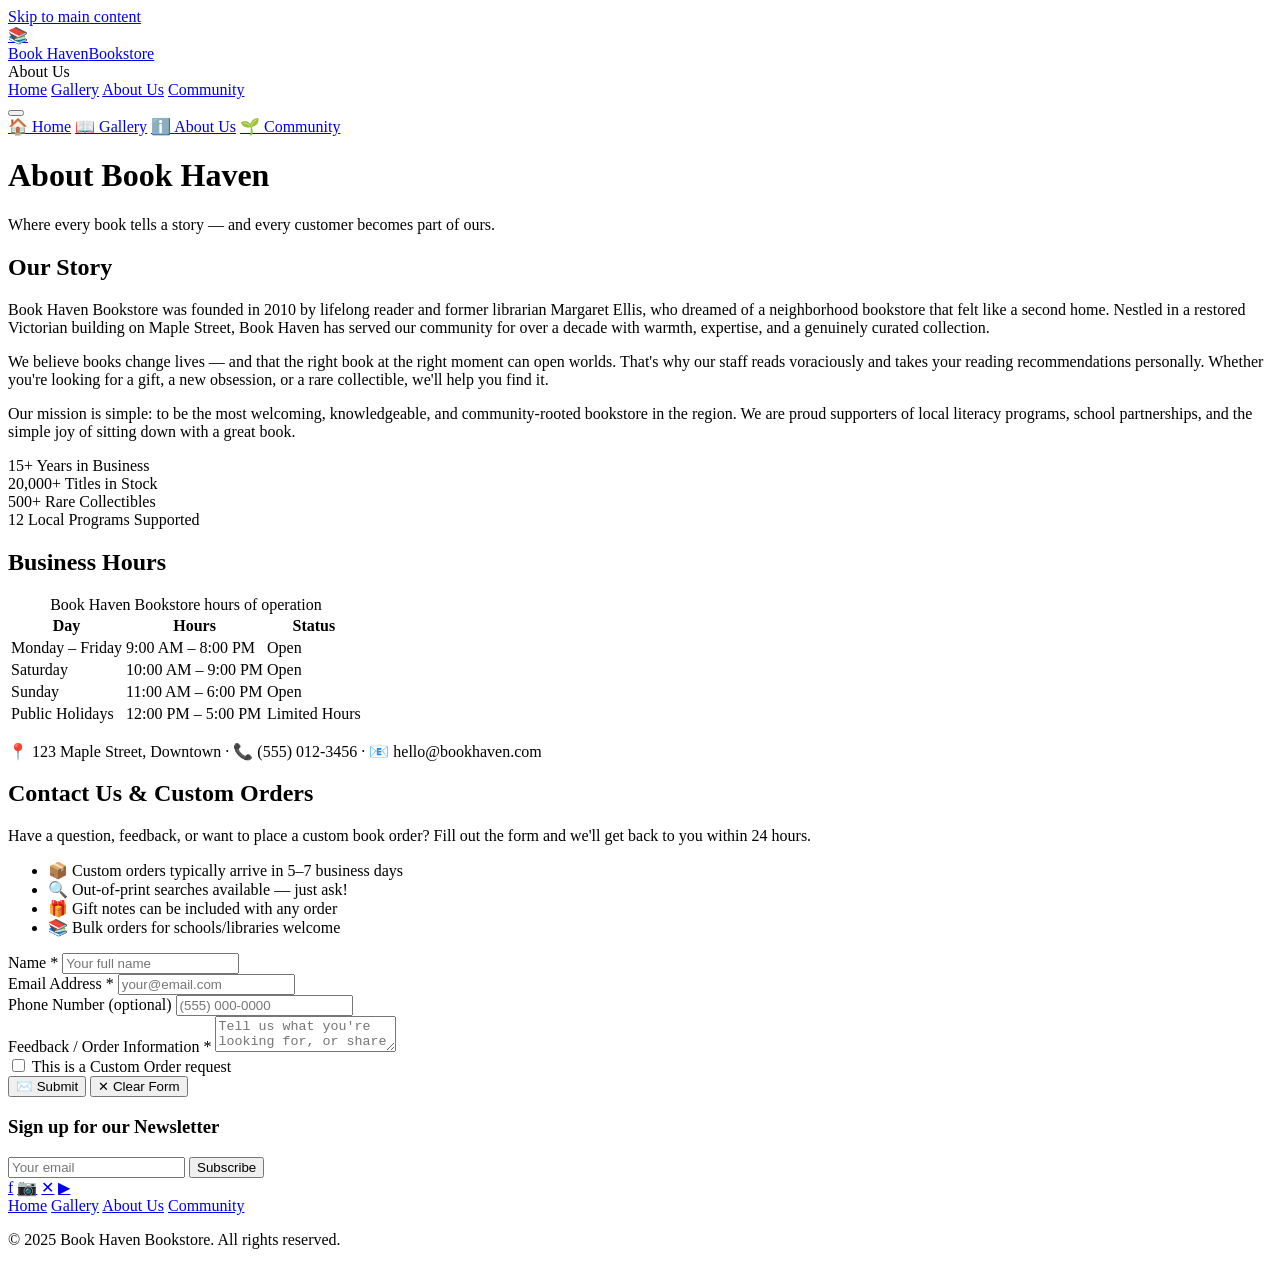
==== about.html @ 745f4587 "Add files via upload" ====
<!DOCTYPE html>
<html lang="en">
<head>
  <meta charset="UTF-8" />
  <meta name="viewport" content="width=device-width, initial-scale=1.0" />
  <meta name="description" content="Learn about Book Haven Bookstore — our story, hours, and how to reach us for orders and feedback." />
  <title>About Us | Book Haven Bookstore</title>
  <link rel="stylesheet" href="css/style.css" />
  <link rel="stylesheet" href="css/about.css" />
</head>
<body>

  <a href="#main-content" class="skip-link">Skip to main content</a>

  <!-- HEADER -->
  <header>
    <div class="header-inner">
      <a href="index.html" class="logo-link" aria-label="Book Haven Bookstore — Home">
        <div class="logo-icon" aria-hidden="true">📚</div>
        <div class="logo-text">Book Haven<span>Bookstore</span></div>
      </a>
      <span class="page-title" aria-hidden="true">About Us</span>
      <nav class="desktop-nav" aria-label="Main navigation">
        <a href="index.html">Home</a>
        <a href="gallery.html">Gallery</a>
        <a href="about.html">About Us</a>
        <a href="community.html">Community</a>
      </nav>
      <button class="hamburger" id="hamburger" aria-label="Toggle navigation menu" aria-expanded="false" aria-controls="mobile-nav">
        <span></span><span></span><span></span>
      </button>
    </div>
    <nav class="mobile-nav" id="mobile-nav" aria-label="Mobile navigation">
      <a href="index.html">🏠 Home</a>
      <a href="gallery.html">📖 Gallery</a>
      <a href="about.html">ℹ️ About Us</a>
      <a href="community.html">🌱 Community</a>
    </nav>
  </header>

  <!-- MAIN -->
  <main id="main-content">

    <!-- ABOUT HERO BANNER -->
    <div class="about-banner">
      <div class="container">
        <h1>About Book Haven</h1>
        <p>Where every book tells a story — and every customer becomes part of ours.</p>
      </div>
    </div>

    <!-- ABOUT CONTENT -->
    <section class="about-section">
      <div class="container about-grid">

        <div class="about-text">
          <h2 class="section-title">Our Story</h2>
          <p>Book Haven Bookstore was founded in 2010 by lifelong reader and former librarian Margaret Ellis, who dreamed of a neighborhood bookstore that felt like a second home. Nestled in a restored Victorian building on Maple Street, Book Haven has served our community for over a decade with warmth, expertise, and a genuinely curated collection.</p>
          <p>We believe books change lives — and that the right book at the right moment can open worlds. That's why our staff reads voraciously and takes your reading recommendations personally. Whether you're looking for a gift, a new obsession, or a rare collectible, we'll help you find it.</p>
          <p>Our mission is simple: to be the most welcoming, knowledgeable, and community-rooted bookstore in the region. We are proud supporters of local literacy programs, school partnerships, and the simple joy of sitting down with a great book.</p>
        </div>

        <div class="about-sidebar">
          <div class="about-stat"><span>15+</span> Years in Business</div>
          <div class="about-stat"><span>20,000+</span> Titles in Stock</div>
          <div class="about-stat"><span>500+</span> Rare Collectibles</div>
          <div class="about-stat"><span>12</span> Local Programs Supported</div>
        </div>

      </div>
    </section>

    <!-- BUSINESS HOURS -->
    <section class="hours-section" aria-labelledby="hours-heading">
      <div class="container">
        <h2 id="hours-heading" class="section-title">Business Hours</h2>
        <div class="hours-table-wrap">
          <table class="hours-table" aria-label="Store business hours">
            <caption class="visually-hidden">Book Haven Bookstore hours of operation</caption>
            <thead>
              <tr>
                <th scope="col">Day</th>
                <th scope="col">Hours</th>
                <th scope="col">Status</th>
              </tr>
            </thead>
            <tbody>
              <tr>
                <td>Monday – Friday</td>
                <td>9:00 AM – 8:00 PM</td>
                <td><span class="status open">Open</span></td>
              </tr>
              <tr>
                <td>Saturday</td>
                <td>10:00 AM – 9:00 PM</td>
                <td><span class="status open">Open</span></td>
              </tr>
              <tr>
                <td>Sunday</td>
                <td>11:00 AM – 6:00 PM</td>
                <td><span class="status open">Open</span></td>
              </tr>
              <tr class="holiday-row">
                <td>Public Holidays</td>
                <td>12:00 PM – 5:00 PM</td>
                <td><span class="status limited">Limited Hours</span></td>
              </tr>
            </tbody>
          </table>
        </div>
        <p class="hours-note">📍 123 Maple Street, Downtown · 📞 (555) 012-3456 · 📧 hello@bookhaven.com</p>
      </div>
    </section>

    <!-- CONTACT / CUSTOM ORDER FORM -->
    <section class="contact-section" aria-labelledby="contact-heading">
      <div class="container">
        <div class="contact-grid">

          <div class="contact-intro">
            <h2 id="contact-heading" class="section-title">Contact Us &amp; Custom Orders</h2>
            <p>Have a question, feedback, or want to place a custom book order? Fill out the form and we'll get back to you within 24 hours.</p>
            <ul class="contact-bullets">
              <li>📦 Custom orders typically arrive in 5–7 business days</li>
              <li>🔍 Out-of-print searches available — just ask!</li>
              <li>🎁 Gift notes can be included with any order</li>
              <li>📚 Bulk orders for schools/libraries welcome</li>
            </ul>
          </div>

          <form id="contact-form" class="contact-form" novalidate aria-labelledby="contact-heading">
            <div class="form-group">
              <label for="name">Name <span class="required" aria-label="required">*</span></label>
              <input type="text" id="name" name="name" placeholder="Your full name" autocomplete="name" />
            </div>
            <div class="form-group">
              <label for="email">Email Address <span class="required" aria-label="required">*</span></label>
              <input type="email" id="email" name="email" placeholder="your@email.com" autocomplete="email" />
            </div>
            <div class="form-group">
              <label for="phone">Phone Number <span class="optional">(optional)</span></label>
              <input type="tel" id="phone" name="phone" placeholder="(555) 000-0000" autocomplete="tel" />
            </div>
            <div class="form-group">
              <label for="feedback">Feedback / Order Information <span class="required" aria-label="required">*</span></label>
              <textarea id="feedback" name="feedback" placeholder="Tell us what you're looking for, or share your feedback…"></textarea>
            </div>
            <div class="form-group checkbox-group">
              <input type="checkbox" id="custom-order" name="custom-order" />
              <label for="custom-order">This is a Custom Order request</label>
            </div>
            <div class="form-actions">
              <button type="submit" class="btn btn-primary">✉️ Submit</button>
              <button type="button" id="clear-form-btn" class="btn btn-gray">✕ Clear Form</button>
            </div>
          </form>

        </div>
      </div>
    </section>

  </main>

  <!-- FOOTER -->
  <footer>
    <div class="footer-inner">
      <div class="footer-subscribe">
        <h3>Sign up for our Newsletter</h3>
        <form class="subscribe-form" aria-label="Newsletter signup">
          <input type="email" placeholder="Your email" required aria-label="Email address" />
          <button type="submit" class="btn-subscribe">Subscribe</button>
        </form>
      </div>
      <div class="footer-right">
        <nav class="social-links" aria-label="Social media links">
          <a href="#" aria-label="Facebook"><span aria-hidden="true">f</span></a>
          <a href="#" aria-label="Instagram"><span aria-hidden="true">📷</span></a>
          <a href="#" aria-label="Twitter/X"><span aria-hidden="true">✕</span></a>
          <a href="#" aria-label="YouTube"><span aria-hidden="true">▶</span></a>
        </nav>
        <nav class="footer-nav" aria-label="Footer navigation">
          <a href="index.html">Home</a>
          <a href="gallery.html">Gallery</a>
          <a href="about.html">About Us</a>
          <a href="community.html">Community</a>
        </nav>
      </div>
    </div>
    <div class="footer-bottom"><p>© 2025 Book Haven Bookstore. All rights reserved.</p></div>
  </footer>

  <script src="js/main.js"></script>
</body>
</html>
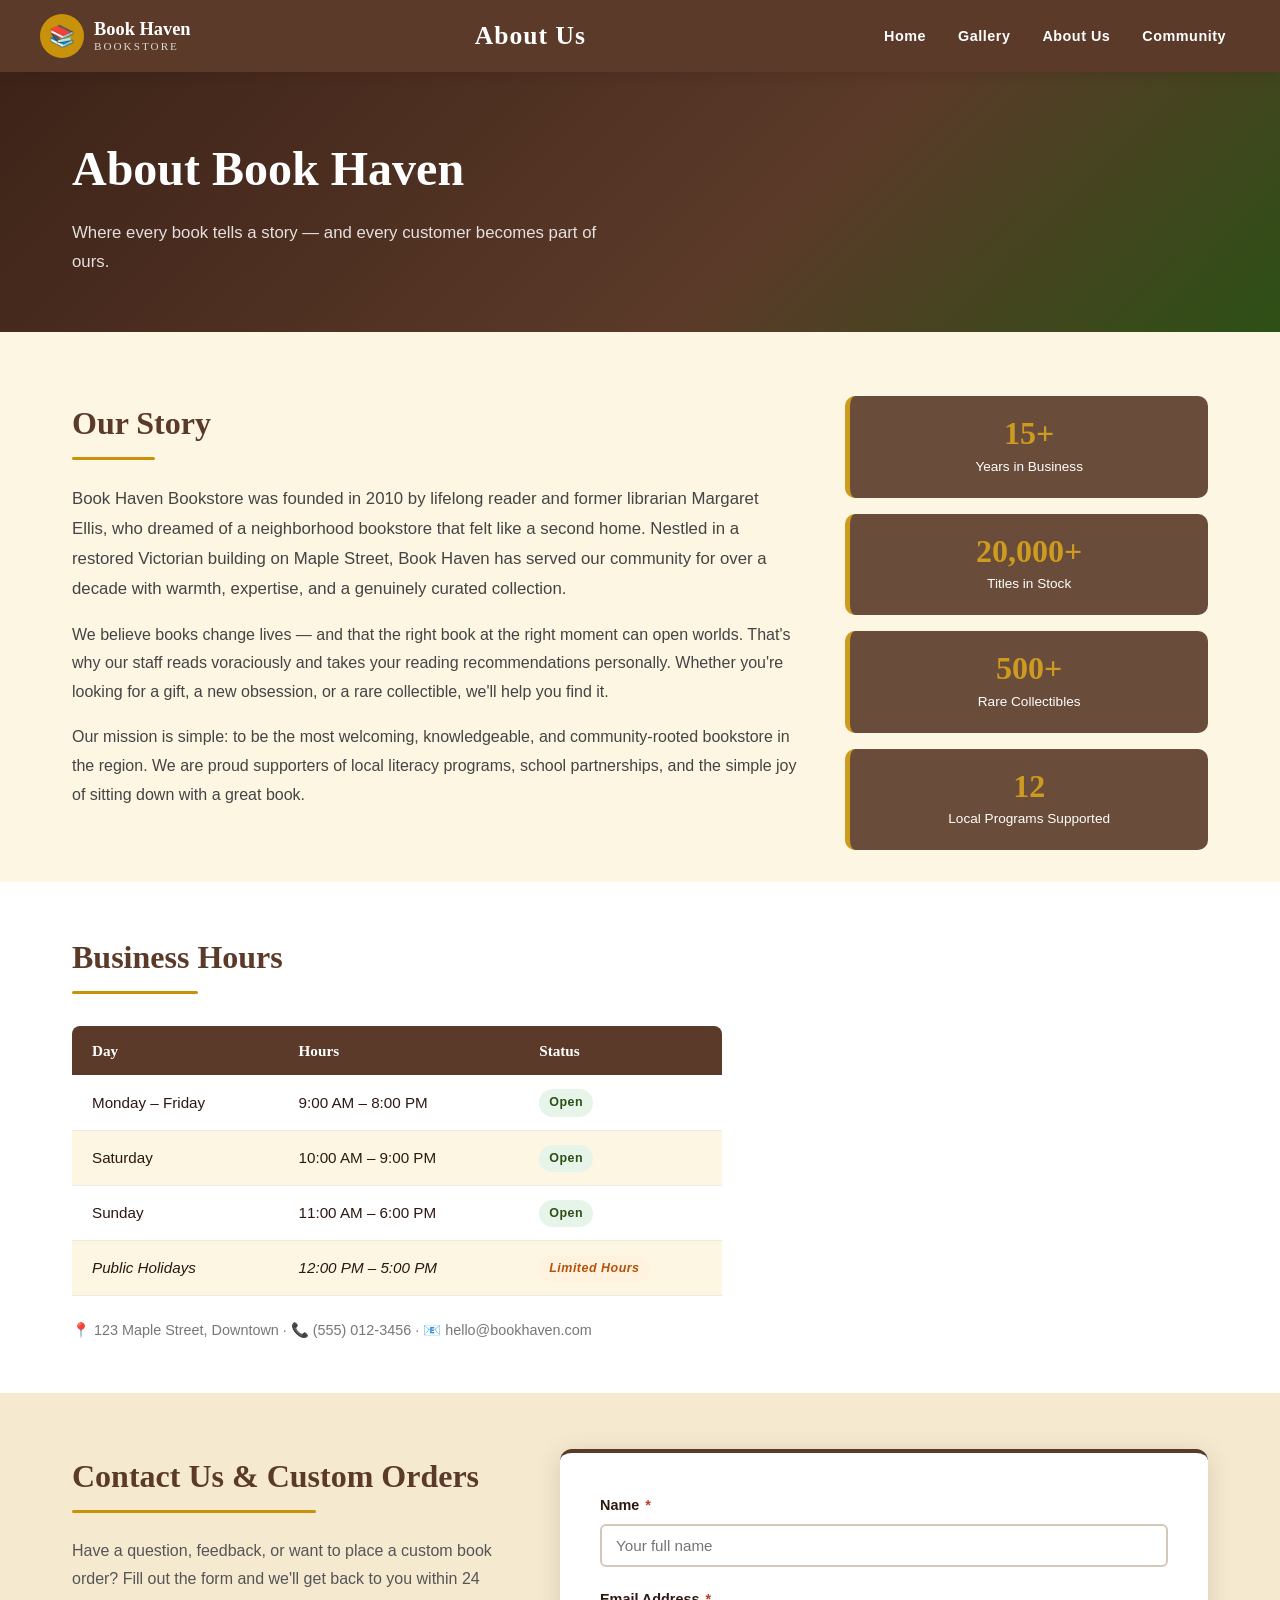
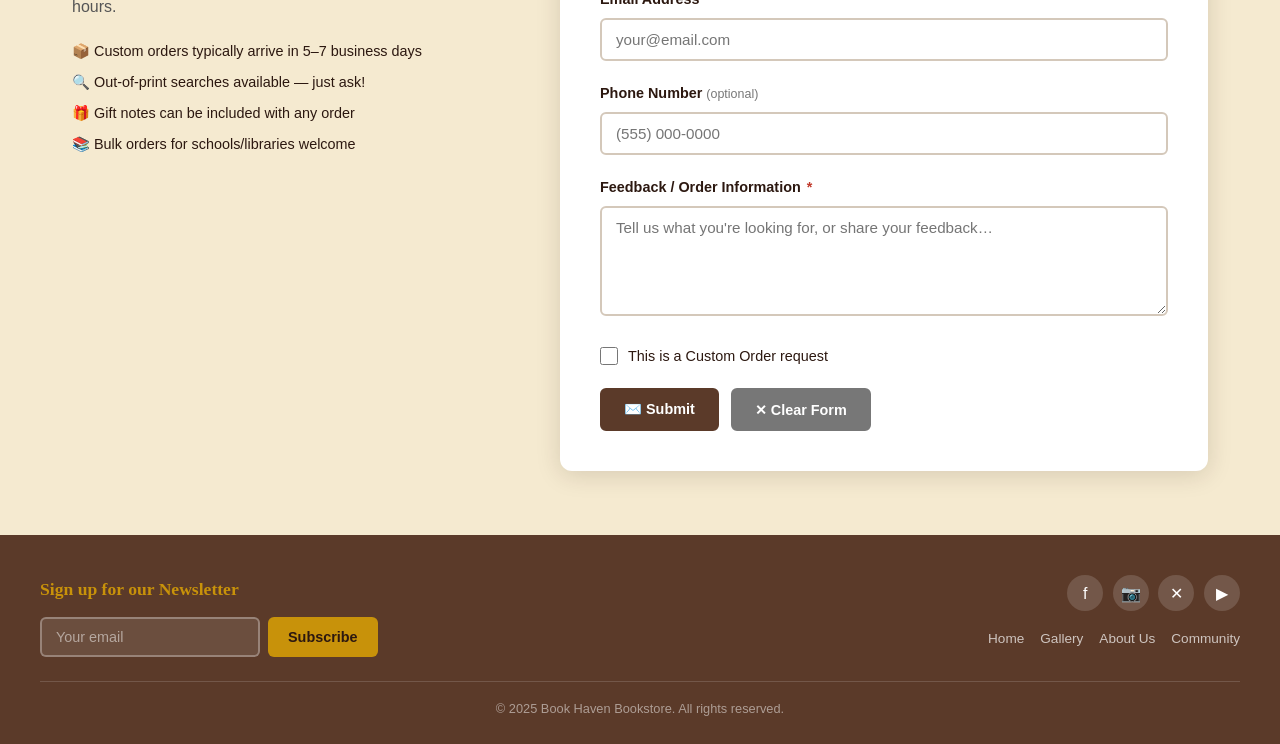
==== commit 854d5a9a: "Update about.html" ====
--- a/about.html
+++ b/about.html
@@ -5,8 +5,8 @@
   <meta name="viewport" content="width=device-width, initial-scale=1.0" />
   <meta name="description" content="Learn about Book Haven Bookstore — our story, hours, and how to reach us for orders and feedback." />
   <title>About Us | Book Haven Bookstore</title>
-  <link rel="stylesheet" href="css/style.css" />
-  <link rel="stylesheet" href="css/about.css" />
+  <link rel="stylesheet" href="style.css" />
+  <link rel="stylesheet" href="about.css" />
 </head>
 <body>
 
--- a/style.css
+++ b/style.css
@@ -0,0 +1,461 @@
+/* ============================================
+   BOOK HAVEN BOOKSTORE — SHARED STYLES
+   ============================================ */
+
+@import url('https://fonts.googleapis.com/css2?family=Playfair+Display:ital,wght@0,400;0,600;0,700;1,400&family=Lato:wght@300;400;700&display=swap');
+
+/* ---- CSS Variables ---- */
+:root {
+  --mahogany:    #5B3A29;
+  --mahogany-dk: #3d2318;
+  --cream:       #FDF6E3;
+  --cream-dk:    #f5ead0;
+  --green:       #2D5016;
+  --green-lt:    #3a6b1e;
+  --gold:        #C8920A;
+  --gold-lt:     #e8ab12;
+  --charcoal:    #2C1810;
+  --white:       #FFFFFF;
+  --gray:        #777777;
+  --gray-lt:     #eeebe4;
+  --shadow:      rgba(44,24,16,0.15);
+  --transition:  0.25s ease;
+  --radius:      6px;
+  --font-heading:'Playfair Display', Georgia, serif;
+  --font-body:   'Lato', 'Helvetica Neue', sans-serif;
+}
+
+/* ---- Reset & Base ---- */
+*, *::before, *::after { box-sizing: border-box; margin: 0; padding: 0; }
+html { scroll-behavior: smooth; font-size: 16px; }
+body {
+  font-family: var(--font-body);
+  background: var(--cream);
+  color: var(--charcoal);
+  line-height: 1.7;
+  min-height: 100vh;
+  display: flex;
+  flex-direction: column;
+}
+img { max-width: 100%; height: auto; display: block; }
+a { text-decoration: none; color: inherit; }
+ul { list-style: none; }
+
+/* ---- Skip link for accessibility ---- */
+.skip-link {
+  position: absolute;
+  top: -999px; left: 6px;
+  background: var(--gold);
+  color: var(--charcoal);
+  padding: 8px 16px;
+  border-radius: 0 0 var(--radius) var(--radius);
+  font-weight: 700;
+  z-index: 9999;
+  transition: top 0.2s;
+}
+.skip-link:focus { top: 0; }
+
+/* ============================================
+   HEADER
+   ============================================ */
+header {
+  background: var(--mahogany);
+  color: var(--white);
+  padding: 0 2rem;
+  position: sticky;
+  top: 0;
+  z-index: 1000;
+  box-shadow: 0 2px 12px var(--shadow);
+}
+.header-inner {
+  max-width: 1200px;
+  margin: 0 auto;
+  display: flex;
+  align-items: center;
+  justify-content: space-between;
+  height: 72px;
+  gap: 1rem;
+}
+/* Logo */
+.logo-link {
+  display: flex;
+  align-items: center;
+  gap: 10px;
+  flex-shrink: 0;
+}
+.logo-icon {
+  width: 44px; height: 44px;
+  background: var(--gold);
+  border-radius: 50%;
+  display: flex; align-items: center; justify-content: center;
+  font-size: 1.3rem;
+  flex-shrink: 0;
+}
+.logo-text {
+  font-family: var(--font-heading);
+  font-size: 1.15rem;
+  font-weight: 700;
+  line-height: 1.2;
+  color: var(--white);
+}
+.logo-text span { display: block; font-size: 0.7rem; font-weight: 300; letter-spacing: 2px; text-transform: uppercase; opacity: 0.8; }
+
+/* Page Title */
+.page-title {
+  font-family: var(--font-heading);
+  font-size: 1.6rem;
+  font-weight: 700;
+  color: var(--white);
+  letter-spacing: 1px;
+  text-align: center;
+  flex: 1;
+}
+
+/* Desktop Nav */
+.desktop-nav { display: flex; gap: 0.25rem; flex-shrink: 0; }
+.desktop-nav a {
+  color: var(--white);
+  padding: 8px 14px;
+  border-radius: var(--radius);
+  font-size: 0.9rem;
+  font-weight: 700;
+  letter-spacing: 0.5px;
+  transition: background var(--transition), color var(--transition);
+  position: relative;
+}
+.desktop-nav a:hover, .desktop-nav a.active {
+  background: var(--gold);
+  color: var(--charcoal);
+}
+
+/* Hamburger */
+.hamburger {
+  display: none;
+  flex-direction: column;
+  gap: 5px;
+  background: none;
+  border: none;
+  cursor: pointer;
+  padding: 8px;
+  border-radius: var(--radius);
+  flex-shrink: 0;
+}
+.hamburger span {
+  display: block;
+  width: 24px; height: 2px;
+  background: var(--white);
+  border-radius: 2px;
+  transition: all 0.3s ease;
+}
+.hamburger.open span:nth-child(1) { transform: translateY(7px) rotate(45deg); }
+.hamburger.open span:nth-child(2) { opacity: 0; }
+.hamburger.open span:nth-child(3) { transform: translateY(-7px) rotate(-45deg); }
+
+/* Mobile Nav Drawer */
+.mobile-nav {
+  display: none;
+  flex-direction: column;
+  background: var(--mahogany-dk);
+  padding: 1rem 2rem;
+  border-top: 1px solid rgba(255,255,255,0.1);
+}
+.mobile-nav a {
+  color: var(--white);
+  padding: 12px 0;
+  font-size: 1rem;
+  font-weight: 700;
+  border-bottom: 1px solid rgba(255,255,255,0.1);
+  transition: color var(--transition);
+  display: flex; align-items: center; gap: 8px;
+}
+.mobile-nav a:last-child { border-bottom: none; }
+.mobile-nav a:hover, .mobile-nav a.active { color: var(--gold); }
+.mobile-nav.open { display: flex; }
+
+/* ============================================
+   MAIN / CONTENT
+   ============================================ */
+main { flex: 1; }
+.container { max-width: 1200px; margin: 0 auto; padding: 0 2rem; }
+section { padding: 3.5rem 0; }
+.section-title {
+  font-family: var(--font-heading);
+  font-size: 2rem;
+  font-weight: 700;
+  color: var(--mahogany);
+  margin-bottom: 1.5rem;
+  position: relative;
+  display: inline-block;
+}
+.section-title::after {
+  content: '';
+  display: block;
+  width: 60%;
+  height: 3px;
+  background: var(--gold);
+  margin-top: 6px;
+  border-radius: 2px;
+}
+
+/* ============================================
+   FOOTER
+   ============================================ */
+footer {
+  background: var(--mahogany);
+  color: var(--white);
+  padding: 2.5rem 2rem 1.5rem;
+  margin-top: auto;
+}
+.footer-inner {
+  max-width: 1200px;
+  margin: 0 auto;
+  display: grid;
+  grid-template-columns: 1fr auto;
+  gap: 2rem;
+  align-items: start;
+}
+.footer-subscribe h3 {
+  font-family: var(--font-heading);
+  font-size: 1.1rem;
+  margin-bottom: 0.75rem;
+  color: var(--gold);
+}
+.subscribe-form {
+  display: flex;
+  gap: 0.5rem;
+  flex-wrap: wrap;
+}
+.subscribe-form input[type="email"] {
+  padding: 10px 14px;
+  border-radius: var(--radius);
+  border: 2px solid rgba(255,255,255,0.3);
+  background: rgba(255,255,255,0.1);
+  color: var(--white);
+  font-family: var(--font-body);
+  font-size: 0.9rem;
+  min-width: 220px;
+  transition: border-color var(--transition);
+}
+.subscribe-form input::placeholder { color: rgba(255,255,255,0.5); }
+.subscribe-form input:focus { outline: 3px solid var(--gold); outline-offset: 2px; border-color: var(--gold); }
+.btn-subscribe {
+  padding: 10px 20px;
+  background: var(--gold);
+  color: var(--charcoal);
+  border: none;
+  border-radius: var(--radius);
+  font-family: var(--font-body);
+  font-weight: 700;
+  font-size: 0.9rem;
+  cursor: pointer;
+  transition: background var(--transition), transform var(--transition);
+}
+.btn-subscribe:hover { background: var(--gold-lt); transform: translateY(-1px); }
+.btn-subscribe:focus { outline: 3px solid var(--white); outline-offset: 2px; }
+
+.footer-right { display: flex; flex-direction: column; align-items: flex-end; gap: 1rem; }
+.social-links { display: flex; gap: 0.6rem; }
+.social-links a {
+  width: 36px; height: 36px;
+  background: rgba(255,255,255,0.15);
+  border-radius: 50%;
+  display: flex; align-items: center; justify-content: center;
+  font-size: 1rem;
+  transition: background var(--transition), transform var(--transition);
+  color: var(--white);
+}
+.social-links a:hover { background: var(--gold); color: var(--charcoal); transform: translateY(-2px); }
+.social-links a:focus { outline: 3px solid var(--gold); outline-offset: 2px; }
+
+.footer-nav { display: flex; gap: 1rem; flex-wrap: wrap; justify-content: flex-end; }
+.footer-nav a {
+  color: rgba(255,255,255,0.7);
+  font-size: 0.85rem;
+  transition: color var(--transition);
+}
+.footer-nav a:hover, .footer-nav a.active { color: var(--gold); }
+.footer-nav a:focus { outline: 2px solid var(--gold); outline-offset: 2px; }
+.footer-bottom {
+  max-width: 1200px;
+  margin: 1.5rem auto 0;
+  padding-top: 1rem;
+  border-top: 1px solid rgba(255,255,255,0.15);
+  text-align: center;
+  font-size: 0.8rem;
+  color: rgba(255,255,255,0.5);
+}
+
+/* ============================================
+   BUTTONS (shared)
+   ============================================ */
+.btn {
+  display: inline-flex;
+  align-items: center;
+  gap: 6px;
+  padding: 11px 22px;
+  border-radius: var(--radius);
+  font-family: var(--font-body);
+  font-weight: 700;
+  font-size: 0.9rem;
+  cursor: pointer;
+  border: 2px solid transparent;
+  transition: all var(--transition);
+  text-align: center;
+}
+.btn:focus { outline: 3px solid var(--gold); outline-offset: 2px; }
+.btn-primary { background: var(--mahogany); color: var(--white); border-color: var(--mahogany); }
+.btn-primary:hover { background: var(--mahogany-dk); border-color: var(--mahogany-dk); transform: translateY(-1px); box-shadow: 0 4px 12px var(--shadow); }
+.btn-green { background: var(--green); color: var(--white); border-color: var(--green); }
+.btn-green:hover { background: var(--green-lt); border-color: var(--green-lt); transform: translateY(-1px); }
+.btn-gold { background: var(--gold); color: var(--charcoal); border-color: var(--gold); }
+.btn-gold:hover { background: var(--gold-lt); border-color: var(--gold-lt); transform: translateY(-1px); }
+.btn-outline { background: transparent; color: var(--mahogany); border-color: var(--mahogany); }
+.btn-outline:hover { background: var(--mahogany); color: var(--white); }
+.btn-gray { background: var(--gray); color: var(--white); border-color: var(--gray); }
+.btn-gray:hover { background: #555; border-color: #555; }
+.btn-sm { padding: 7px 14px; font-size: 0.82rem; }
+
+/* ============================================
+   MODAL
+   ============================================ */
+.modal-overlay {
+  display: none;
+  position: fixed; inset: 0;
+  background: rgba(44,24,16,0.6);
+  z-index: 2000;
+  align-items: center;
+  justify-content: center;
+  padding: 1rem;
+  backdrop-filter: blur(3px);
+}
+.modal-overlay.open { display: flex; }
+.modal {
+  background: var(--white);
+  border-radius: 10px;
+  padding: 2rem;
+  max-width: 520px;
+  width: 100%;
+  max-height: 85vh;
+  overflow-y: auto;
+  position: relative;
+  box-shadow: 0 20px 60px rgba(44,24,16,0.3);
+  animation: modal-in 0.25s ease;
+}
+@keyframes modal-in {
+  from { opacity: 0; transform: scale(0.94) translateY(20px); }
+  to   { opacity: 1; transform: scale(1) translateY(0); }
+}
+.modal-close {
+  position: absolute; top: 1rem; right: 1rem;
+  background: none; border: none; cursor: pointer;
+  font-size: 1.4rem; color: var(--gray);
+  width: 32px; height: 32px;
+  display: flex; align-items: center; justify-content: center;
+  border-radius: 50%;
+  transition: background var(--transition), color var(--transition);
+}
+.modal-close:hover { background: var(--gray-lt); color: var(--charcoal); }
+.modal-close:focus { outline: 3px solid var(--gold); outline-offset: 2px; }
+.modal h2 {
+  font-family: var(--font-heading);
+  font-size: 1.5rem;
+  color: var(--mahogany);
+  margin-bottom: 1.25rem;
+  padding-right: 2rem;
+}
+.cart-items-list { min-height: 60px; margin-bottom: 1.25rem; }
+.cart-items-list li {
+  display: flex;
+  align-items: center;
+  gap: 8px;
+  padding: 10px 0;
+  border-bottom: 1px solid var(--gray-lt);
+  font-size: 0.95rem;
+}
+.cart-items-list li::before { content: '📖'; font-size: 1rem; }
+.cart-empty-msg {
+  text-align: center;
+  color: var(--gray);
+  padding: 1.5rem 0;
+  font-style: italic;
+}
+.modal-actions { display: flex; gap: 0.75rem; flex-wrap: wrap; }
+
+/* ============================================
+   FORMS (shared)
+   ============================================ */
+.form-group { margin-bottom: 1.25rem; }
+.form-group label {
+  display: block;
+  font-weight: 700;
+  margin-bottom: 0.4rem;
+  font-size: 0.9rem;
+  color: var(--charcoal);
+}
+.form-group label .required { color: #c0392b; margin-left: 2px; }
+.form-group input[type="text"],
+.form-group input[type="email"],
+.form-group input[type="tel"],
+.form-group textarea {
+  width: 100%;
+  padding: 11px 14px;
+  border: 2px solid #d4c8ba;
+  border-radius: var(--radius);
+  font-family: var(--font-body);
+  font-size: 0.95rem;
+  color: var(--charcoal);
+  background: var(--white);
+  transition: border-color var(--transition);
+}
+.form-group input:focus,
+.form-group textarea:focus {
+  outline: 3px solid var(--gold);
+  outline-offset: 0;
+  border-color: var(--mahogany);
+}
+.form-group textarea { min-height: 110px; resize: vertical; }
+.form-group.checkbox-group {
+  display: flex;
+  align-items: center;
+  gap: 10px;
+}
+.form-group.checkbox-group input[type="checkbox"] {
+  width: 18px; height: 18px;
+  cursor: pointer;
+  accent-color: var(--mahogany);
+}
+.form-group.checkbox-group label {
+  margin-bottom: 0;
+  cursor: pointer;
+  font-weight: 400;
+}
+.form-actions { display: flex; gap: 0.75rem; flex-wrap: wrap; margin-top: 0.5rem; }
+
+/* ============================================
+   RESPONSIVE BREAKPOINTS
+   ============================================ */
+@media (max-width: 900px) {
+  .page-title { font-size: 1.3rem; }
+  .logo-text { font-size: 1rem; }
+}
+
+@media (max-width: 768px) {
+  .desktop-nav { display: none; }
+  .hamburger { display: flex; }
+  .page-title { display: none; }
+  .footer-inner { grid-template-columns: 1fr; }
+  .footer-right { align-items: flex-start; }
+  .footer-nav { justify-content: flex-start; }
+  section { padding: 2.5rem 0; }
+  .section-title { font-size: 1.6rem; }
+}
+
+@media (max-width: 480px) {
+  .container { padding: 0 1rem; }
+  header { padding: 0 1rem; }
+  footer { padding: 2rem 1rem 1.25rem; }
+  .header-inner { height: 60px; }
+  .subscribe-form input[type="email"] { min-width: 0; width: 100%; }
+  .subscribe-form { flex-direction: column; }
+  .btn-subscribe { width: 100%; justify-content: center; }
+}
--- a/about.css
+++ b/about.css
@@ -0,0 +1,151 @@
+/* ============================================
+   ABOUT PAGE STYLES
+   ============================================ */
+
+.visually-hidden {
+  position: absolute; width: 1px; height: 1px;
+  padding: 0; margin: -1px; overflow: hidden;
+  clip: rect(0,0,0,0); white-space: nowrap; border: 0;
+}
+
+/* ---- Banner ---- */
+.about-banner {
+  background: linear-gradient(135deg, var(--mahogany-dk) 0%, var(--mahogany) 60%, var(--green) 100%);
+  padding: 3.5rem 2rem;
+  color: var(--white);
+}
+.about-banner h1 {
+  font-family: var(--font-heading);
+  font-size: clamp(2rem, 4vw, 3rem);
+  margin-bottom: 0.6rem;
+}
+.about-banner p {
+  font-size: 1.05rem;
+  opacity: 0.85;
+  max-width: 540px;
+}
+
+/* ---- About Section ---- */
+.about-section { padding: 4rem 0 2rem; background: var(--cream); }
+.about-grid {
+  display: grid;
+  grid-template-columns: 2fr 1fr;
+  gap: 3rem;
+  align-items: start;
+}
+.about-text p {
+  margin-bottom: 1rem;
+  line-height: 1.8;
+  color: #444;
+}
+.about-text p:first-of-type { font-size: 1.05rem; }
+
+.about-sidebar { display: flex; flex-direction: column; gap: 1rem; }
+.about-stat {
+  background: var(--mahogany);
+  color: var(--white);
+  padding: 1.25rem 1.5rem;
+  border-radius: 10px;
+  text-align: center;
+  border-left: 5px solid var(--gold);
+}
+.about-stat span {
+  display: block;
+  font-family: var(--font-heading);
+  font-size: 2rem;
+  font-weight: 700;
+  color: var(--gold);
+  line-height: 1.1;
+  margin-bottom: 0.2rem;
+}
+.about-stat { font-size: 0.85rem; opacity: 0.9; }
+
+/* ---- Hours ---- */
+.hours-section { background: var(--white); padding: 3rem 0; }
+.hours-table-wrap { overflow-x: auto; margin-top: 0.5rem; }
+.hours-table {
+  width: 100%;
+  max-width: 650px;
+  border-collapse: collapse;
+  font-size: 0.95rem;
+}
+.hours-table thead th {
+  background: var(--mahogany);
+  color: var(--white);
+  padding: 12px 20px;
+  text-align: left;
+  font-family: var(--font-heading);
+  font-weight: 600;
+}
+.hours-table thead th:first-child { border-radius: 8px 0 0 0; }
+.hours-table thead th:last-child  { border-radius: 0 8px 0 0; }
+.hours-table tbody tr { border-bottom: 1px solid var(--gray-lt); }
+.hours-table tbody tr:nth-child(even) { background: var(--cream); }
+.hours-table tbody td { padding: 13px 20px; color: var(--charcoal); }
+.holiday-row td { color: var(--gray); font-style: italic; }
+.status {
+  display: inline-block;
+  padding: 3px 10px;
+  border-radius: 20px;
+  font-size: 0.78rem;
+  font-weight: 700;
+  letter-spacing: 0.5px;
+}
+.status.open { background: #e6f4ea; color: var(--green); }
+.status.limited { background: #fff3e0; color: #b45309; }
+.hours-note {
+  margin-top: 1.25rem;
+  font-size: 0.9rem;
+  color: var(--gray);
+  line-height: 2;
+}
+
+/* ---- Contact Section ---- */
+.contact-section { background: var(--cream-dk); padding: 3.5rem 0 4rem; }
+.contact-grid {
+  display: grid;
+  grid-template-columns: 1fr 1.5fr;
+  gap: 3.5rem;
+  align-items: start;
+}
+.contact-intro p {
+  color: #555;
+  line-height: 1.75;
+  margin-bottom: 1.25rem;
+}
+.contact-bullets {
+  display: flex;
+  flex-direction: column;
+  gap: 0.6rem;
+  list-style: none;
+}
+.contact-bullets li {
+  font-size: 0.9rem;
+  color: var(--charcoal);
+  line-height: 1.5;
+}
+
+.contact-form {
+  background: var(--white);
+  padding: 2.5rem;
+  border-radius: 12px;
+  box-shadow: 0 4px 24px var(--shadow);
+  border-top: 4px solid var(--mahogany);
+}
+.optional {
+  font-size: 0.78rem;
+  color: var(--gray);
+  font-weight: 400;
+}
+
+/* ---- Responsive ---- */
+@media (max-width: 900px) {
+  .about-grid { grid-template-columns: 1fr; }
+  .about-sidebar { flex-direction: row; flex-wrap: wrap; }
+  .about-stat { flex: 1; min-width: 140px; }
+  .contact-grid { grid-template-columns: 1fr; gap: 2rem; }
+}
+@media (max-width: 480px) {
+  .about-sidebar { flex-direction: column; }
+  .contact-form { padding: 1.5rem; }
+}
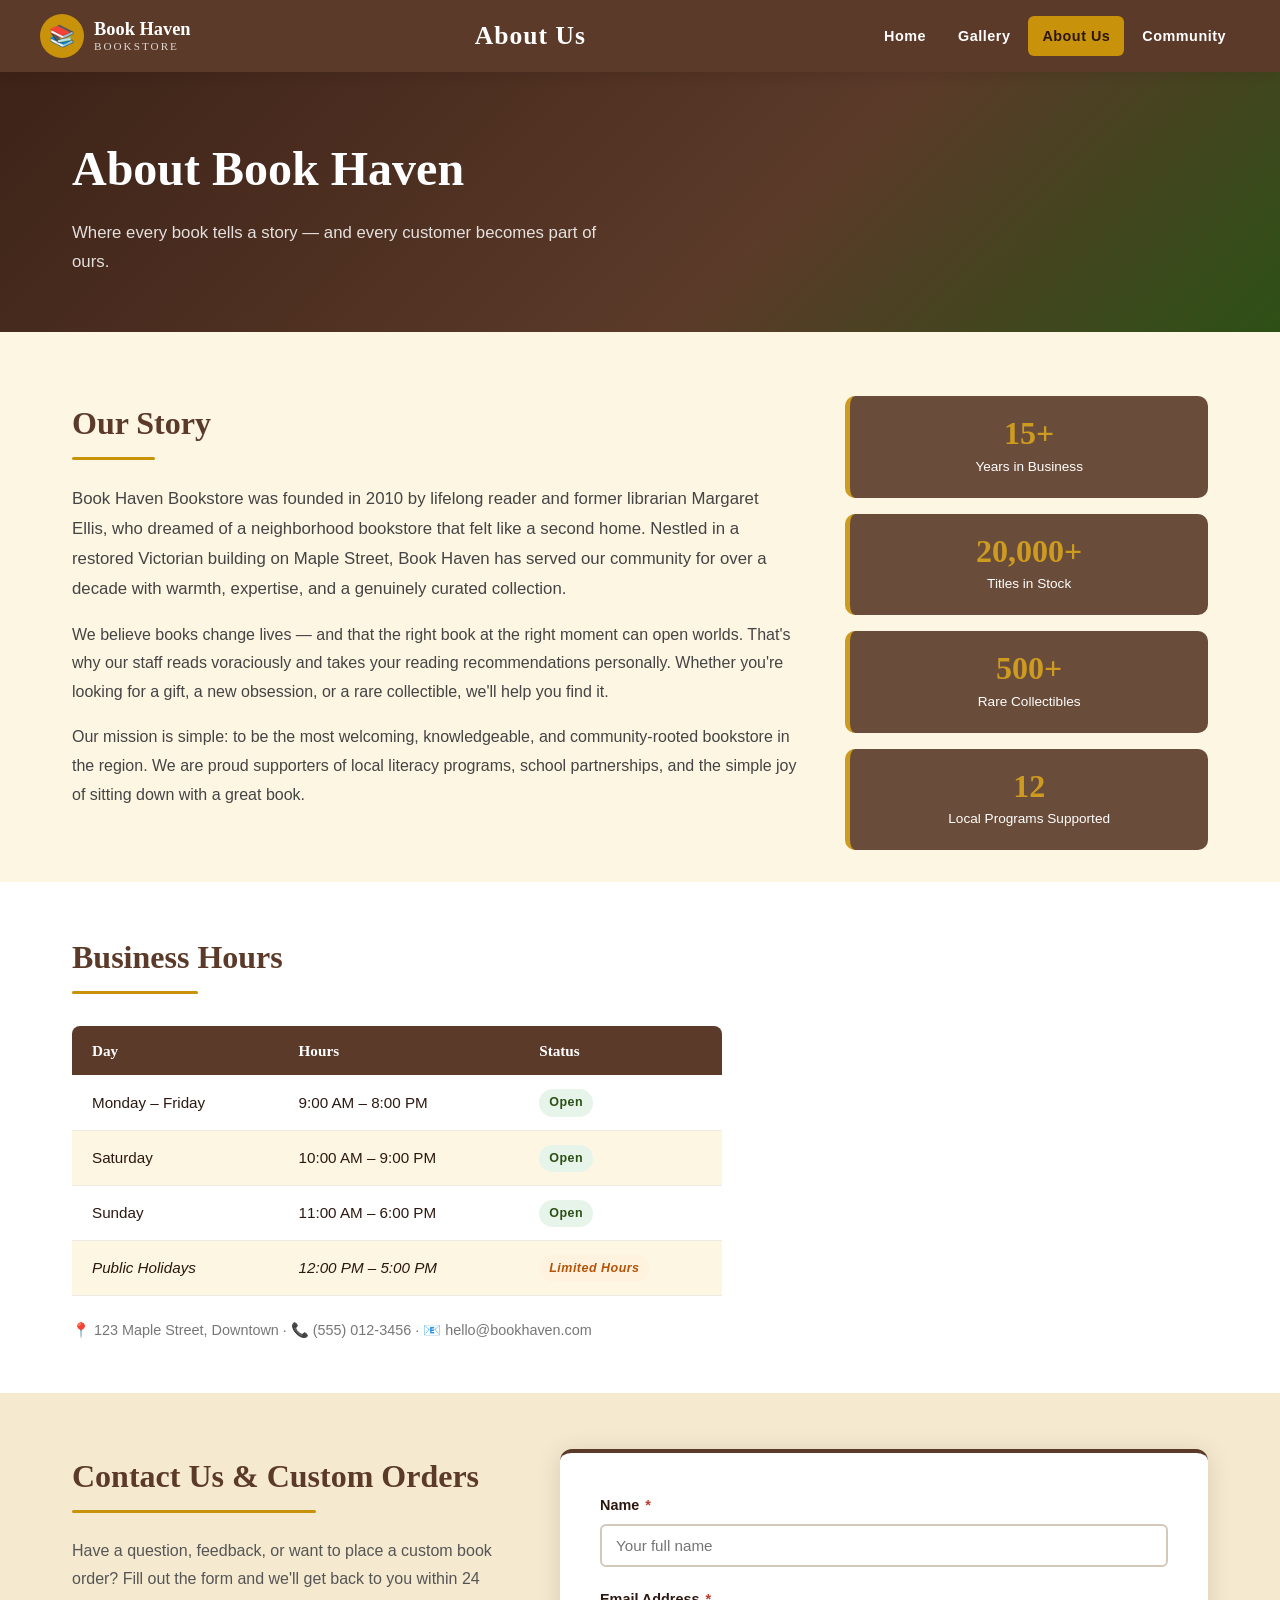
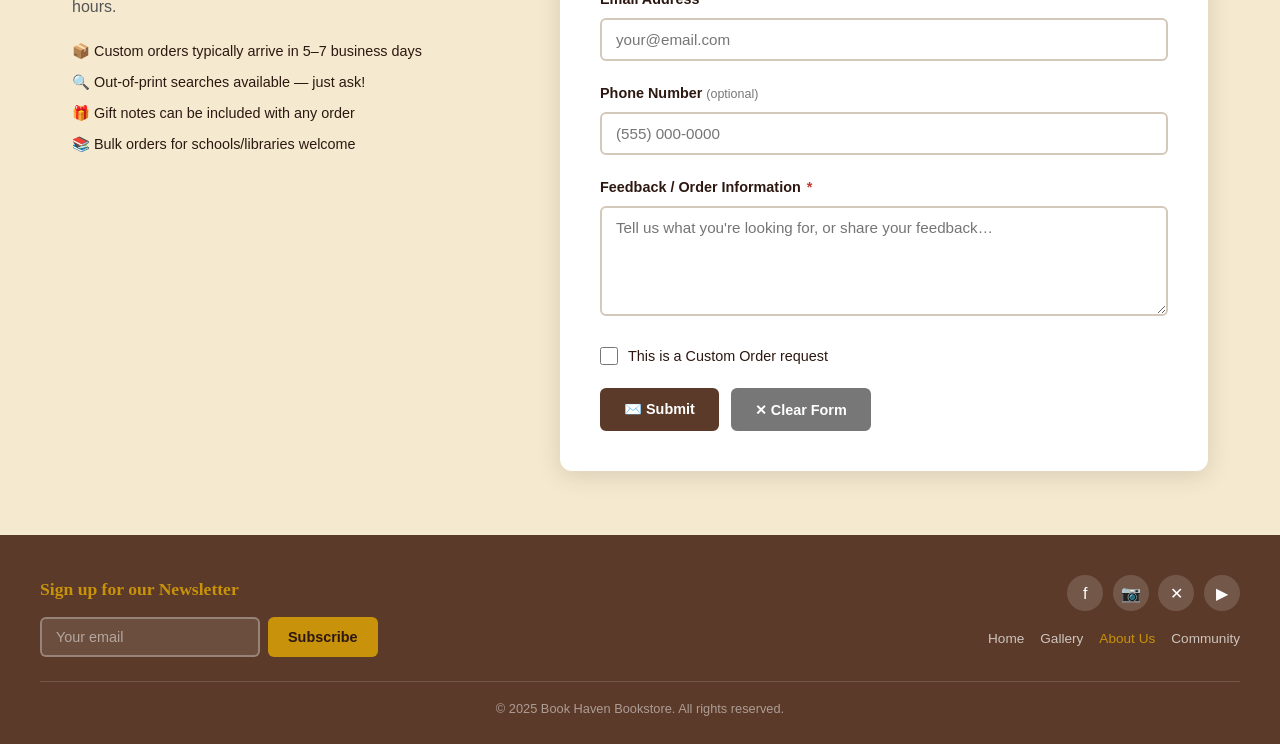
==== commit f0048fb6: "Update about.html" ====
--- a/about.html
+++ b/about.html
@@ -189,6 +189,6 @@
     <div class="footer-bottom"><p>© 2025 Book Haven Bookstore. All rights reserved.</p></div>
   </footer>
 
-  <script src="js/main.js"></script>
+  <script src="main.js"></script>
 </body>
 </html>
